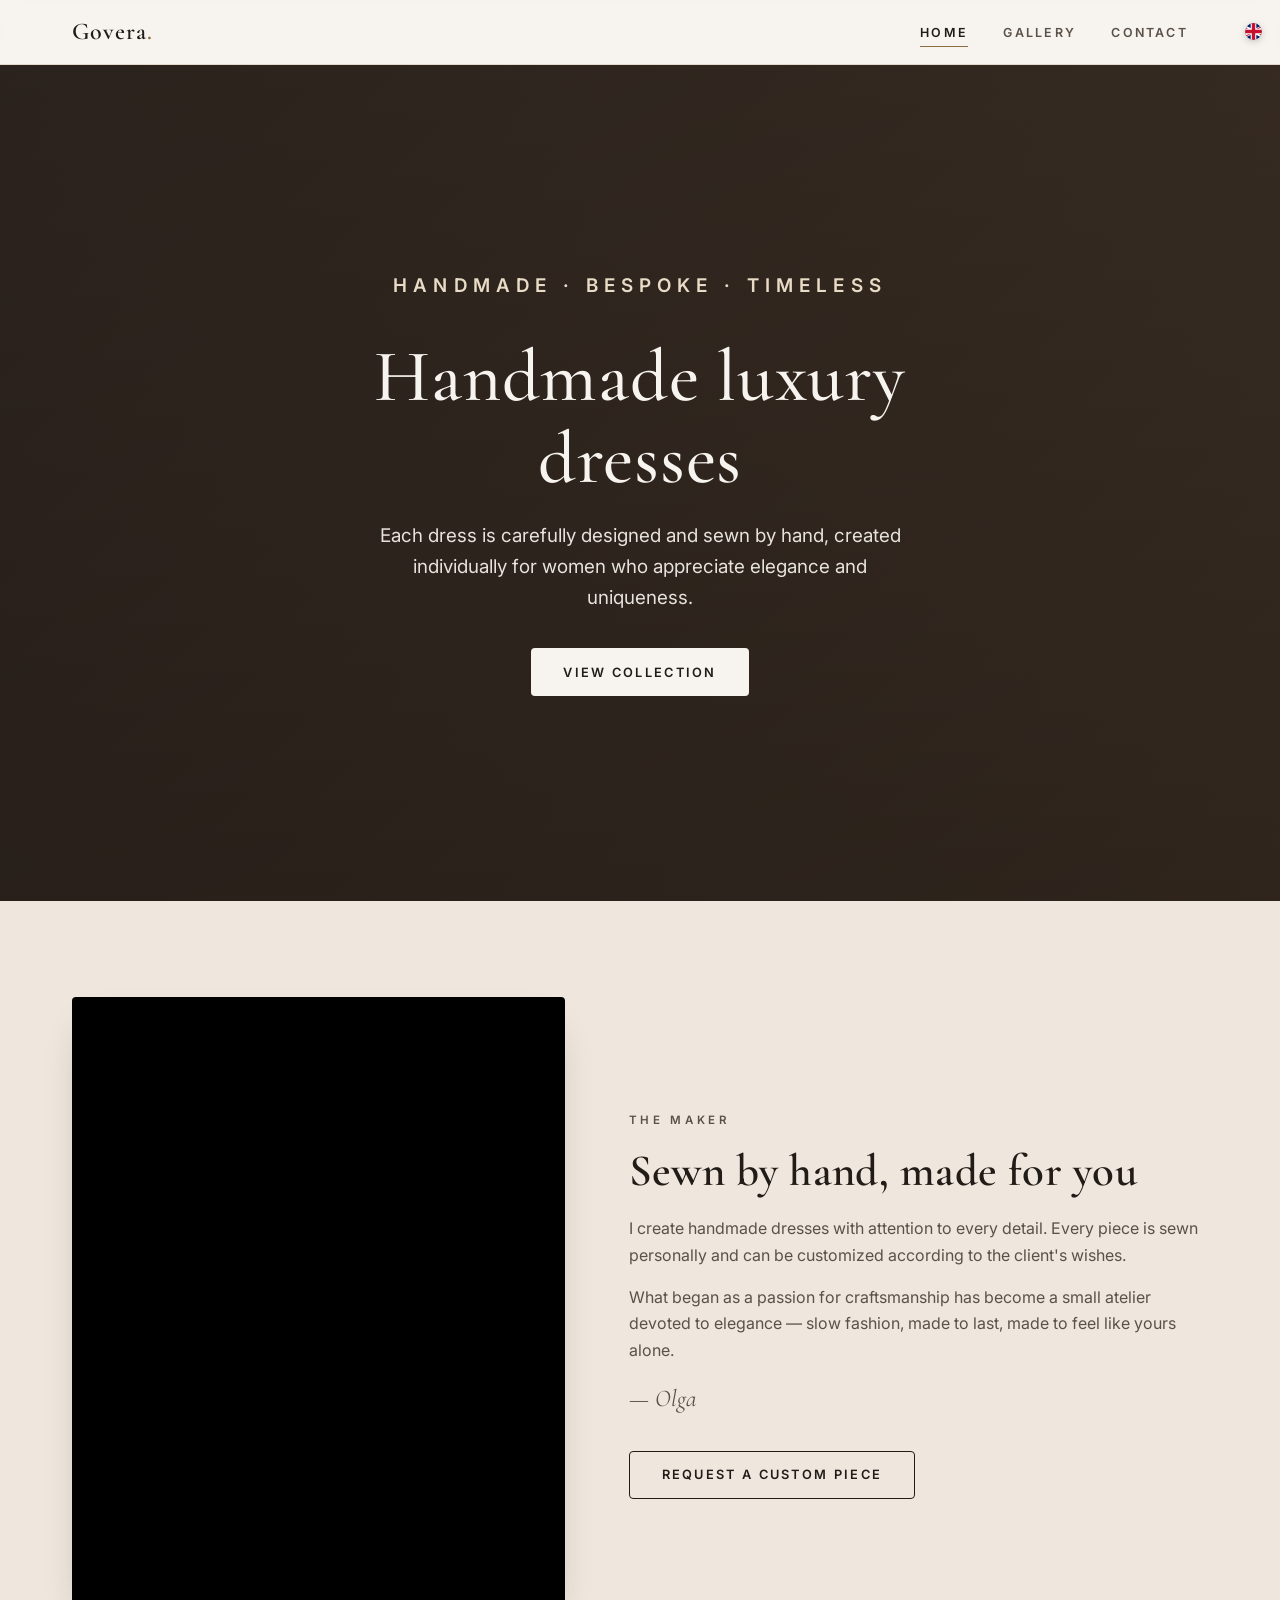
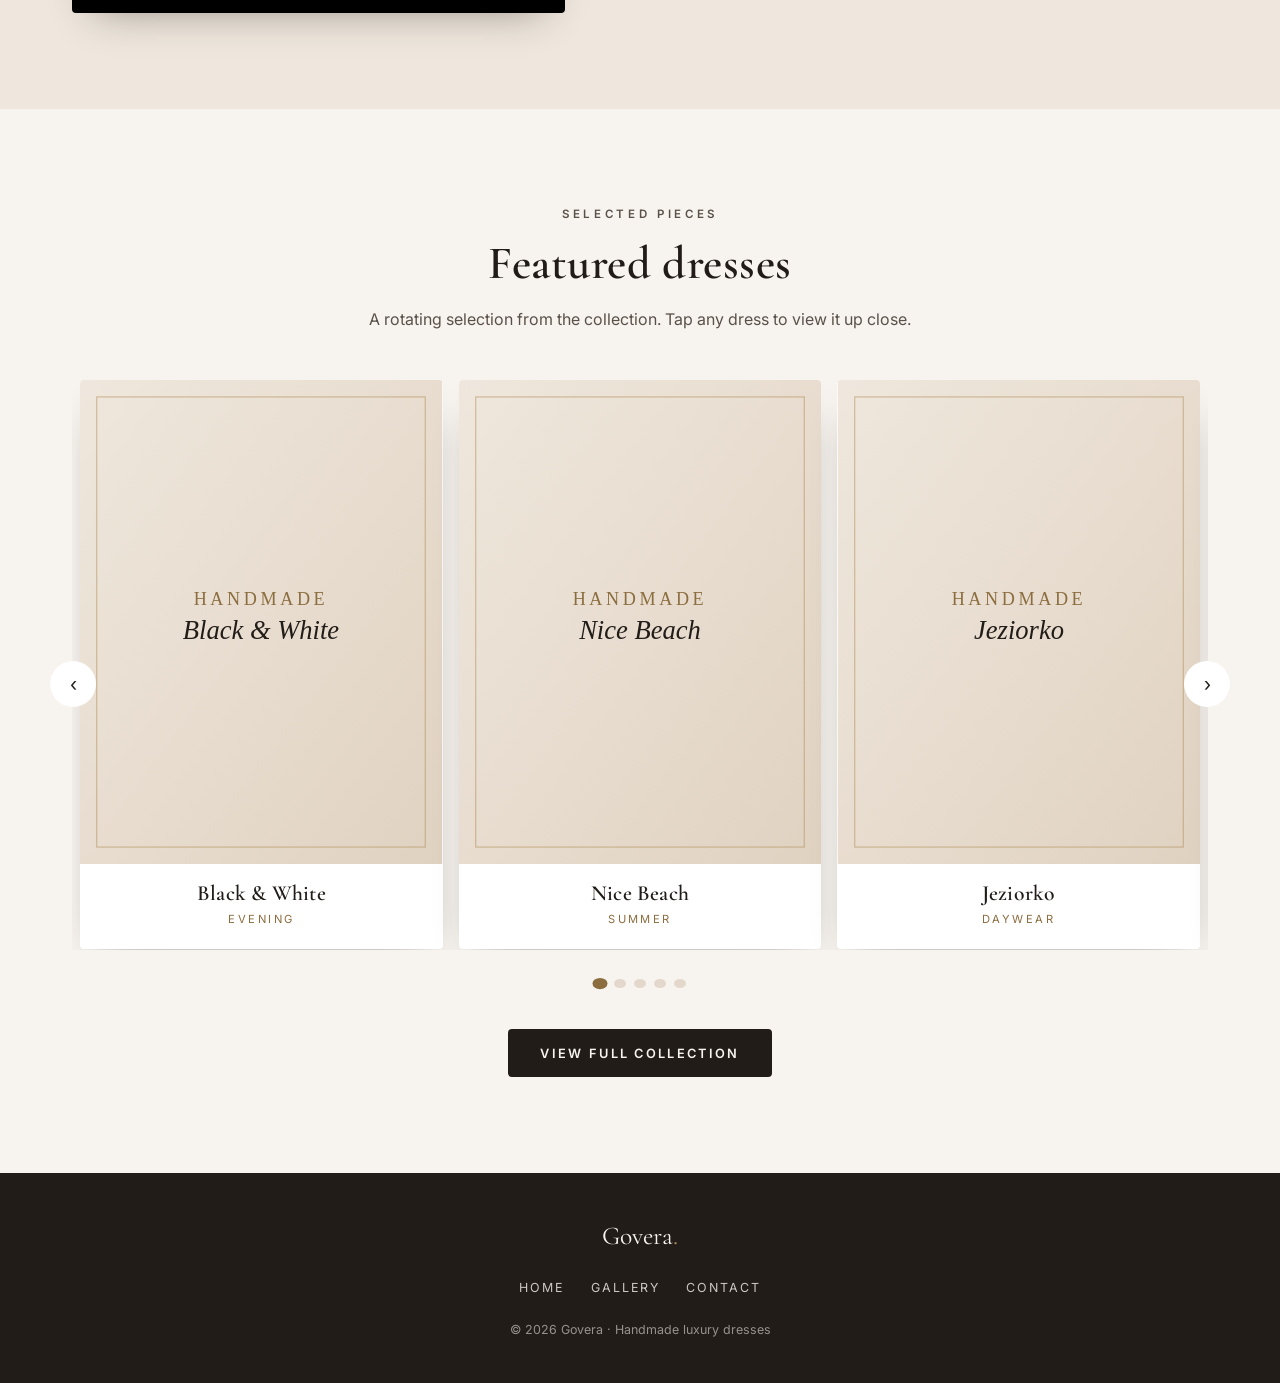
==== index.html @ d3aec417 "Add files via upload" ====
<!DOCTYPE html>
<html lang="en">
<head>
  <meta charset="UTF-8">
  <meta name="viewport" content="width=device-width, initial-scale=1">
  <title>Govera — Handmade Luxury Dresses</title>
  <meta name="description" content="Handmade luxury dresses, designed and sewn by hand for women who appreciate elegance and uniqueness. Custom orders welcome.">
  <link rel="preconnect" href="https://fonts.googleapis.com">
  <link rel="preconnect" href="https://fonts.gstatic.com" crossorigin>
  <link href="https://fonts.googleapis.com/css2?family=Cormorant+Garamond:ital,wght@0,500;0,600;1,500&family=Inter:wght@400;500;600&display=swap" rel="stylesheet">
  <link rel="stylesheet" href="assets/css/styles.css">
</head>
<body data-i18n-title="title_home">

  <!-- Navigation -->
  <header class="nav">
    <div class="container nav__inner">
      <a class="nav__brand" href="index.html">Govera<span>.</span></a>
      <div class="nav__right">
        <nav>
          <ul class="nav__links" id="primary-nav">
            <li><a href="index.html" aria-current="page" data-i18n="nav_home">Home</a></li>
            <li><a href="gallery.html" data-i18n="nav_gallery">Gallery</a></li>
            <li><a href="contact.html" data-i18n="nav_contact">Contact</a></li>
          </ul>
        </nav>
        <button class="lang-toggle" data-lang-toggle aria-label="Change language"></button>
        <button class="nav__toggle" data-i18n-aria-label="menu" aria-label="Menu" aria-expanded="false" aria-controls="primary-nav">
          <span></span><span></span><span></span>
        </button>
      </div>
    </div>
  </header>

  <!-- Hero -->
  <section class="hero">
    <div class="container hero__inner">
      <p class="eyebrow" style="color:#e9dcc7" data-i18n="hero_eyebrow">Handmade · Bespoke · Timeless</p>
      <h1 data-i18n="hero_title">Handmade luxury dresses</h1>
      <p data-i18n="hero_desc">Each dress is carefully designed and sewn by hand, created individually for women who appreciate elegance and uniqueness.</p>
      <a class="btn btn-light" href="gallery.html" data-i18n="hero_cta">View Collection</a>
    </div>
  </section>

  <!-- About -->
  <section class="section section--alt" id="about">
    <div class="container about reveal">
      <div class="about__media">
        <img src="assets/images/about.jpg" alt="The atelier — handmade craftsmanship"
             onerror="this.onerror=null;this.src='data:image/svg+xml;charset=utf-8,'+encodeURIComponent('<svg xmlns=\'http://www.w3.org/2000/svg\' viewBox=\'0 0 400 500\'><rect width=\'400\' height=\'500\' fill=\'%23e0d2c1\'/><text x=\'200\' y=\'255\' text-anchor=\'middle\' fill=\'%238c6d3f\' font-family=\'Georgia,serif\' font-size=\'26\' font-style=\'italic\'>Atelier</text></svg>')">
      </div>
      <div>
        <p class="eyebrow" data-i18n="about_eyebrow">The Maker</p>
        <h2 data-i18n="about_title">Sewn by hand, made for you</h2>
        <p data-i18n="about_p1">I create handmade dresses with attention to every detail. Every piece is sewn personally and can be customized according to the client's wishes.</p>
        <p data-i18n="about_p2">What began as a passion for craftsmanship has become a small atelier devoted to elegance — slow fashion, made to last, made to feel like yours alone.</p>
        <p class="about__sign">— Olga</p>
        <a class="btn btn-outline" href="contact.html" style="margin-top:1rem" data-i18n="about_cta">Request a custom piece</a>
      </div>
    </div>
  </section>

  <!-- Featured carousel -->
  <section class="section">
    <div class="container">
      <div class="section__head reveal">
        <p class="eyebrow" data-i18n="feat_eyebrow">Selected Pieces</p>
        <h2 data-i18n="feat_title">Featured dresses</h2>
        <p data-i18n="feat_desc">A rotating selection from the collection. Tap any dress to view it up close.</p>
      </div>
      <div class="carousel reveal" data-carousel>
        <button class="carousel__btn carousel__btn--prev" data-i18n-aria-label="prev" aria-label="Previous">&#8249;</button>
        <div class="carousel__viewport">
          <div class="carousel__track"></div>
        </div>
        <button class="carousel__btn carousel__btn--next" data-i18n-aria-label="next" aria-label="Next">&#8250;</button>
        <div class="carousel__dots"></div>
      </div>
      <div style="text-align:center;margin-top:2.6rem">
        <a class="btn btn-primary" href="gallery.html" data-i18n="feat_cta">View Full Collection</a>
      </div>
    </div>
  </section>

  <!-- Footer -->
  <footer class="footer">
    <div class="container">
      <div class="footer__brand">Govera<span>.</span></div>
      <ul class="footer__links">
        <li><a href="index.html" data-i18n="footer_home">Home</a></li>
        <li><a href="gallery.html" data-i18n="nav_gallery">Gallery</a></li>
        <li><a href="contact.html" data-i18n="nav_contact">Contact</a></li>
      </ul>
      <small>&copy; <span id="year">2026</span> Govera · <span data-i18n="footer_tagline">Handmade luxury dresses</span></small>
    </div>
  </footer>

  <script src="assets/js/i18n.js"></script>
  <script src="assets/js/products.js"></script>
  <script src="assets/js/main.js"></script>
</body>
</html>
---- assets/css/styles.css ----
/* =========================================================
   Handmade Luxury Dresses — design system
   Vanilla CSS, mobile-first, no build step.
   ========================================================= */

:root {
  /* Palette — soft, feminine, premium */
  --cream:        #f7f3ee;
  --cream-deep:   #efe7dd;
  --ink:          #211c18;
  --ink-soft:     #5a514a;
  --gold:         #b08d57;
  --gold-deep:    #8c6d3f;
  --white:        #ffffff;
  --line:         #e3d8cb;
  --shadow:       0 18px 40px -22px rgba(33, 28, 24, 0.45);

  /* Type */
  --serif: "Cormorant Garamond", "Playfair Display", Georgia, serif;
  --sans:  "Inter", "Montserrat", system-ui, -apple-system, sans-serif;

  /* Layout */
  --maxw: 1180px;
  --nav-h: 64px;
  --radius: 4px;
}

/* ---------- Reset ---------- */
*, *::before, *::after { box-sizing: border-box; }
* { margin: 0; }
html { scroll-behavior: smooth; -webkit-text-size-adjust: 100%; }
body {
  font-family: var(--sans);
  color: var(--ink);
  background: var(--cream);
  line-height: 1.65;
  font-size: 16px;
  overflow-x: hidden; /* no horizontal scroll */
}
/* Short pages: keep the footer pinned to the bottom of the viewport */
body.sticky-footer { min-height: 100vh; min-height: 100dvh; display: flex; flex-direction: column; }
body.sticky-footer > .footer { margin-top: auto; }
img { max-width: 100%; display: block; }
a { color: inherit; text-decoration: none; }
button { font-family: inherit; cursor: pointer; border: none; background: none; }

h1, h2, h3 {
  font-family: var(--serif);
  font-weight: 600;
  line-height: 1.12;
  letter-spacing: 0.01em;
}

.container {
  width: 100%;
  max-width: var(--maxw);
  margin-inline: auto;
  padding-inline: 22px;
}

.eyebrow {
  font-family: var(--sans);
  text-transform: uppercase;
  letter-spacing: 0.32em;
  font-size: 0.72rem;
  color: var(--gold-deep);
  font-weight: 600;
  margin-bottom: 0.9rem;
}

/* ---------- Buttons ---------- */
.btn {
  display: inline-flex;
  align-items: center;
  justify-content: center;
  gap: 0.5rem;
  min-height: 48px;            /* touch-friendly */
  padding: 0 2rem;
  font-size: 0.8rem;
  letter-spacing: 0.18em;
  text-transform: uppercase;
  font-weight: 600;
  border-radius: var(--radius);
  transition: transform .25s ease, background .25s ease, color .25s ease, border-color .25s ease;
}
.btn-primary { background: var(--ink); color: var(--cream); }
.btn-primary:hover { background: var(--gold-deep); transform: translateY(-2px); }
.btn-outline {
  background: transparent;
  color: var(--ink);
  border: 1px solid var(--ink);
}
.btn-outline:hover { background: var(--ink); color: var(--cream); }
.btn-light { background: var(--cream); color: var(--ink); }
.btn-light:hover { background: var(--gold); color: var(--white); transform: translateY(-2px); }

/* =========================================================
   Navigation
   ========================================================= */
.nav {
  position: sticky;
  top: 0;
  z-index: 100;
  background: rgba(247, 243, 238, 0.86);
  backdrop-filter: blur(10px);
  -webkit-backdrop-filter: blur(10px);
  border-bottom: 1px solid var(--line);
}
.nav__inner {
  height: var(--nav-h);
  display: flex;
  align-items: center;
  justify-content: space-between;
}
.nav__brand {
  font-family: var(--serif);
  font-size: 1.5rem;
  font-weight: 600;
  letter-spacing: 0.04em;
}
.nav__brand span { color: var(--gold-deep); }

.nav__links {
  display: flex;
  align-items: center;
  gap: 2.2rem;
  list-style: none;
}
.nav__links a {
  font-size: 0.78rem;
  text-transform: uppercase;
  letter-spacing: 0.18em;
  font-weight: 600;
  color: var(--ink-soft);
  position: relative;
  padding: 0.4rem 0;
  transition: color .2s ease;
}
.nav__links a::after {
  content: "";
  position: absolute;
  left: 0; bottom: 0;
  width: 0; height: 1px;
  background: var(--gold-deep);
  transition: width .25s ease;
}
.nav__links a:hover,
.nav__links a[aria-current="page"] { color: var(--ink); }
.nav__links a:hover::after,
.nav__links a[aria-current="page"]::after { width: 100%; }

/* right-side controls (hamburger). The language flag is fixed to the
   page corner, so reserve a little room here to avoid overlap. */
.nav__right { display: flex; align-items: center; gap: 0.6rem; padding-right: 20px; }

.lang-toggle {
  position: fixed;
  top: 23px;               /* vertically centered within the 64px navbar */
  right: 18px;
  z-index: 150;            /* above sticky nav, below lightbox */
  width: 17px; height: 17px;
  flex: 0 0 17px;
  border-radius: 50%;
  overflow: hidden;
  padding: 0;
  display: grid;
  place-items: center;
  box-shadow: 0 2px 8px -2px rgba(33,28,24,.4);
  transition: transform .2s ease, box-shadow .2s ease;
}
.lang-toggle:hover { transform: translateY(-1px) scale(1.06); box-shadow: 0 5px 12px -3px rgba(33,28,24,.5); }
.lang-toggle svg { width: 100%; height: 100%; display: block; }

.nav__toggle {
  display: none;
  width: 44px; height: 44px;
  flex-direction: column;
  justify-content: center;
  gap: 5px;
  padding: 0 10px;
}
.nav__toggle span {
  height: 2px;
  background: var(--ink);
  border-radius: 2px;
  transition: transform .3s ease, opacity .3s ease;
}
.nav.open .nav__toggle span:nth-child(1) { transform: translateY(7px) rotate(45deg); }
.nav.open .nav__toggle span:nth-child(2) { opacity: 0; }
.nav.open .nav__toggle span:nth-child(3) { transform: translateY(-7px) rotate(-45deg); }

@media (max-width: 760px) {
  .nav__toggle { display: flex; }
  .nav__links {
    position: absolute;
    top: var(--nav-h);
    left: 0; right: 0;
    flex-direction: column;
    gap: 0;
    background: var(--cream);
    border-bottom: 2px solid var(--gold);
    max-height: 0;
    overflow: hidden;
    transition: max-height .35s ease;
  }
  .nav.open .nav__links { max-height: 320px; }
  .nav__links li { width: 100%; text-align: center; }
  .nav__links a {
    display: block;
    padding: 1.05rem 0;
    border-top: 1px solid var(--line);
  }
}

/* =========================================================
   Hero
   ========================================================= */
.hero {
  position: relative;
  min-height: calc(100svh - var(--nav-h));
  display: flex;
  align-items: center;
  color: var(--cream);
  background:
    linear-gradient(180deg, rgba(20,16,13,.42), rgba(20,16,13,.62)),
    url("../images/hero.jpg") center/cover no-repeat,
    linear-gradient(135deg, #3a2f27, #5a4636); /* fallback gradient */
  text-align: center;
}
.hero__inner { max-width: 720px; margin-inline: auto; padding-block: 4rem; }
.hero h1 {
  font-size: clamp(2.6rem, 8vw, 4.6rem);
  font-weight: 500;
  margin-bottom: 1.2rem;
}
.hero p {
  font-size: clamp(1rem, 2.4vw, 1.18rem);
  color: rgba(247, 243, 238, 0.92);
  max-width: 540px;
  margin: 0 auto 2.2rem;
}

/* =========================================================
   Sections
   ========================================================= */
.section { padding-block: clamp(3.5rem, 8vw, 6rem); }
.section--alt { background: var(--cream-deep); }
.section__head { text-align: center; max-width: 620px; margin: 0 auto 3rem; }
.section__head h2 { font-size: clamp(2rem, 5vw, 2.9rem); margin-bottom: 1rem; }
.section__head p { color: var(--ink-soft); }

/* About */
.about {
  display: grid;
  grid-template-columns: 1fr;
  gap: 2.5rem;
  align-items: center;
}
.about__media {
  aspect-ratio: 4 / 5;
  border-radius: var(--radius);
  overflow: hidden;
  box-shadow: var(--shadow);
}
.about__media img { width: 100%; height: 100%; object-fit: cover; }
.about h2 { font-size: clamp(2rem, 5vw, 2.8rem); margin-bottom: 1.2rem; }
.about p { color: var(--ink-soft); margin-bottom: 1rem; }
.about__sign {
  font-family: var(--serif);
  font-style: italic;
  font-size: 1.5rem;
  color: var(--gold-deep);
  margin-top: 0.5rem;
}
@media (min-width: 860px) {
  .about { grid-template-columns: 0.85fr 1fr; gap: 4rem; }
}

/* =========================================================
   Carousel (featured)
   ========================================================= */
.carousel { position: relative; }
.carousel__viewport { overflow: hidden; }
.carousel__track {
  display: flex;
  transition: transform .7s cubic-bezier(.45,.05,.2,1);
  will-change: transform;
}
.carousel__slide {
  flex: 0 0 100%;            /* 1 on mobile */
  padding-inline: 8px;
}
@media (min-width: 640px) { .carousel__slide { flex-basis: 50%; } }   /* 2 */
@media (min-width: 980px) { .carousel__slide { flex-basis: 33.3333%; } } /* 3 */

.card {
  background: var(--white);
  border-radius: var(--radius);
  overflow: hidden;
  box-shadow: var(--shadow);
  cursor: pointer;
  transition: transform .3s ease;
}
.card:hover { transform: translateY(-6px); }
.card__media { aspect-ratio: 3 / 4; overflow: hidden; }
.card__media img {
  width: 100%; height: 100%;
  object-fit: cover;
  transition: transform .6s ease;
}
.card:hover .card__media img { transform: scale(1.05); }
.card__body { padding: 1.1rem 1.2rem 1.3rem; text-align: center; }
.card__name { font-family: var(--serif); font-size: 1.35rem; }
.card__tag {
  font-size: 0.7rem; letter-spacing: 0.22em; text-transform: uppercase;
  color: var(--gold-deep); margin-top: 0.3rem;
}

.carousel__btn {
  position: absolute;
  top: 50%;
  transform: translateY(-50%);
  width: 46px; height: 46px;
  display: grid; place-items: center;
  background: var(--white);
  border-radius: 50%;
  box-shadow: var(--shadow);
  color: var(--ink);
  font-size: 1.2rem;
  z-index: 5;
  transition: background .2s ease, color .2s ease;
}
.carousel__btn:hover { background: var(--ink); color: var(--cream); }
.carousel__btn--prev { left: -6px; }
.carousel__btn--next { right: -6px; }
@media (min-width: 980px) {
  .carousel__btn--prev { left: -22px; }
  .carousel__btn--next { right: -22px; }
}

.carousel__dots {
  display: flex; justify-content: center; gap: 0.5rem;
  margin-top: 1.8rem;
}
.carousel__dots button {
  width: 9px; height: 9px; border-radius: 50%;
  background: var(--line);
  transition: background .2s ease, transform .2s ease;
}
.carousel__dots button.active { background: var(--gold-deep); transform: scale(1.25); }

/* =========================================================
   Gallery grid
   ========================================================= */
.grid {
  display: grid;
  grid-template-columns: repeat(2, 1fr);
  gap: 14px;
}
@media (min-width: 720px) { .grid { grid-template-columns: repeat(3, 1fr); gap: 20px; } }
@media (min-width: 1040px){ .grid { grid-template-columns: repeat(4, 1fr); } }

.grid__item {
  position: relative;
  aspect-ratio: 3 / 4;
  border-radius: var(--radius);
  overflow: hidden;
  cursor: pointer;
  background: var(--cream-deep);
  box-shadow: var(--shadow);
}
.grid__item img {
  width: 100%; height: 100%;
  object-fit: cover;
  transition: transform .6s ease;
}
.grid__item:hover img { transform: scale(1.06); }
.grid__overlay {
  position: absolute; inset: 0;
  display: flex; align-items: flex-end;
  padding: 1rem;
  background: linear-gradient(180deg, transparent 45%, rgba(20,16,13,.66));
  color: var(--cream);
  opacity: 0;
  transition: opacity .3s ease;
}
.grid__item:hover .grid__overlay,
.grid__item:focus-visible .grid__overlay { opacity: 1; }
.grid__overlay span { font-family: var(--serif); font-size: 1.2rem; }

/* =========================================================
   Lightbox
   ========================================================= */
.lightbox {
  position: fixed; inset: 0;
  z-index: 200;
  display: none;
  align-items: center;
  justify-content: center;
  background: rgba(15, 12, 10, 0.92);
  padding: env(safe-area-inset-top) 16px;
  opacity: 0;
  transition: opacity .3s ease;
}
.lightbox.open { display: flex; }
.lightbox.visible { opacity: 1; }
.lightbox__stage {
  max-width: min(92vw, 760px);
  max-height: 88vh;
  display: flex;
  flex-direction: column;
  align-items: center;
}
.lightbox__img {
  max-width: 100%;
  max-height: 78vh;
  object-fit: contain;
  border-radius: var(--radius);
  box-shadow: 0 30px 60px -20px rgba(0,0,0,.7);
  animation: fadeIn .4s ease;
}
@keyframes fadeIn { from { opacity: 0; transform: scale(.98); } to { opacity: 1; transform: scale(1); } }
.lightbox__caption {
  color: var(--cream);
  font-family: var(--serif);
  font-size: 1.4rem;
  margin-top: 1rem;
  text-align: center;
}
.lightbox__close,
.lightbox__nav {
  position: absolute;
  color: var(--cream);
  width: 52px; height: 52px;
  display: grid; place-items: center;
  font-size: 1.6rem;
  border-radius: 50%;
  background: rgba(255,255,255,.08);
  transition: background .2s ease;
}
.lightbox__close:hover,
.lightbox__nav:hover { background: rgba(255,255,255,.2); }
.lightbox__close { top: 18px; right: 18px; font-size: 1.4rem; }
.lightbox__nav--prev { left: 14px; top: 50%; transform: translateY(-50%); }
.lightbox__nav--next { right: 14px; top: 50%; transform: translateY(-50%); }
@media (max-width: 560px) {
  .lightbox__nav--prev { left: 8px; }
  .lightbox__nav--next { right: 8px; }
}

/* =========================================================
   Contact
   ========================================================= */
.contact {
  max-width: 560px;
  margin-inline: auto;
}

.contact__list { list-style: none; width: fit-content; min-width: 280px; margin-inline: auto; }
.contact__list li {
  display: flex; align-items: center; gap: 1rem;
  padding: 1.1rem 0;
  border-bottom: 1px solid var(--line);
}
.contact__icon {
  width: 44px; height: 44px;
  flex: 0 0 44px;
  display: grid; place-items: center;
  border-radius: 50%;
  background: var(--cream-deep);
  color: var(--gold-deep);
}
.contact__label { font-size: 0.72rem; letter-spacing: 0.2em; text-transform: uppercase; color: var(--ink-soft); }
.contact__value { font-size: 1.1rem; font-family: var(--serif); }

.form { display: flex; flex-direction: column; gap: 1.1rem; }
.form label { font-size: 0.72rem; letter-spacing: 0.18em; text-transform: uppercase; color: var(--ink-soft); margin-bottom: 0.35rem; display: block; }
.form input, .form textarea {
  width: 100%;
  padding: 0.85rem 1rem;
  border: 1px solid var(--line);
  border-radius: var(--radius);
  background: var(--white);
  font-family: var(--sans);
  font-size: 1rem;
  color: var(--ink);
  transition: border-color .2s ease;
}
.form input:focus, .form textarea:focus { outline: none; border-color: var(--gold-deep); }
.form textarea { min-height: 140px; resize: vertical; }

/* =========================================================
   Footer
   ========================================================= */
.footer {
  background: var(--ink);
  color: var(--cream);
  padding-block: 2.6rem;
  text-align: center;
}
.footer__brand { font-family: var(--serif); font-size: 1.6rem; margin-bottom: 0.6rem; }
.footer__brand span { color: var(--gold); }
.footer__links { display: flex; justify-content: center; gap: 1.6rem; margin: 1rem 0; padding: 0; list-style: none; }
.footer__links a { font-size: 0.78rem; letter-spacing: 0.16em; text-transform: uppercase; color: rgba(247,243,238,.8); }
.footer__links a:hover { color: var(--gold); }
.footer small { color: rgba(247,243,238,.55); font-size: 0.78rem; }

/* =========================================================
   Reveal on scroll
   ========================================================= */
.reveal { opacity: 0; transform: translateY(24px); transition: opacity .7s ease, transform .7s ease; }
.reveal.in { opacity: 1; transform: none; }

@media (prefers-reduced-motion: reduce) {
  * { animation: none !important; transition: none !important; scroll-behavior: auto !important; }
  .reveal { opacity: 1; transform: none; }
}
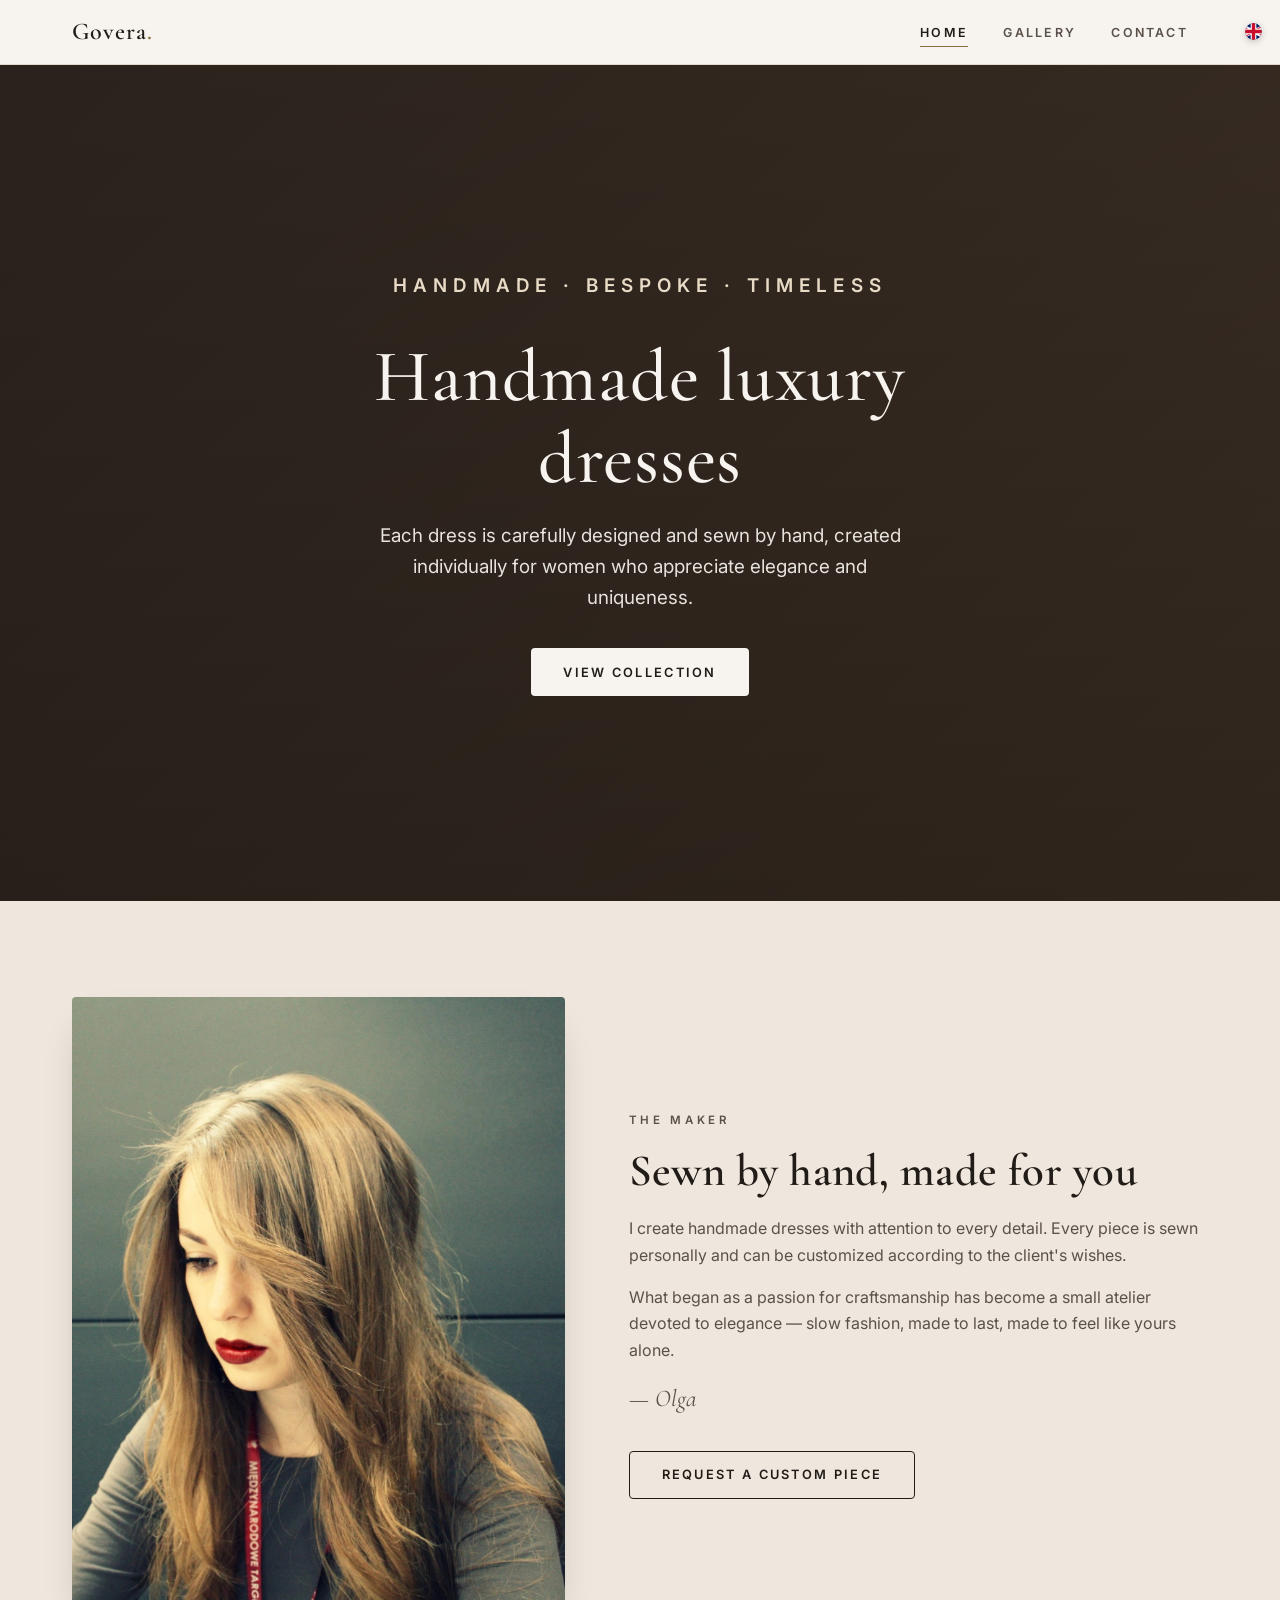
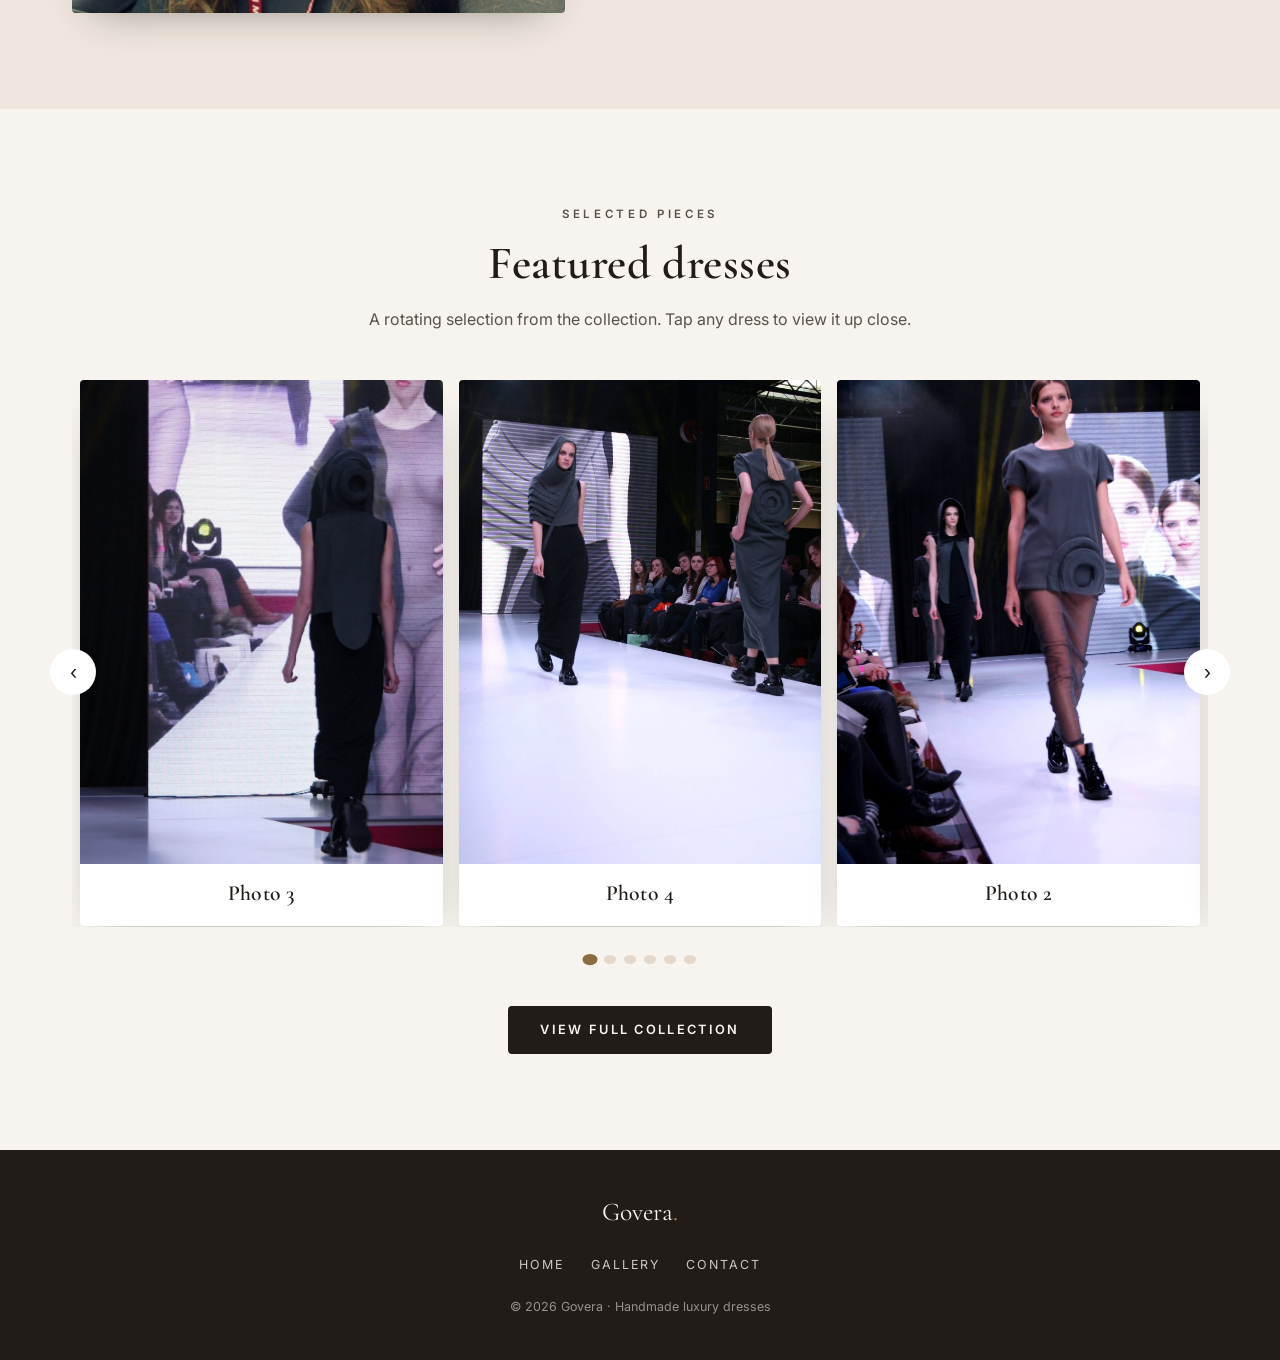
==== commit abe0e40c: "Add files via upload gallery update" ====
--- a/index.html
+++ b/index.html
@@ -35,7 +35,7 @@
   <!-- Hero -->
   <section class="hero">
     <div class="container hero__inner">
-      <p class="eyebrow" style="color:#e9dcc7" data-i18n="hero_eyebrow">Handmade · Bespoke · Timeless</p>
+      <p class="eyebrow" style="color:#e9dcc7" data-i18n-html="hero_eyebrow"><span class="nowrap">Handmade ·</span> <span class="nowrap">Bespoke ·</span> <span class="nowrap">Timeless</span></p>
       <h1 data-i18n="hero_title">Handmade luxury dresses</h1>
       <p data-i18n="hero_desc">Each dress is carefully designed and sewn by hand, created individually for women who appreciate elegance and uniqueness.</p>
       <a class="btn btn-light" href="gallery.html" data-i18n="hero_cta">View Collection</a>
--- a/assets/css/styles.css
+++ b/assets/css/styles.css
@@ -51,6 +51,8 @@
   letter-spacing: 0.01em;
 }
 
+.nowrap { white-space: nowrap; }
+
 .container {
   width: 100%;
   max-width: var(--maxw);
@@ -125,6 +127,7 @@
   align-items: center;
   gap: 2.2rem;
   list-style: none;
+  padding: 0;
 }
 .nav__links a {
   font-size: 0.78rem;
